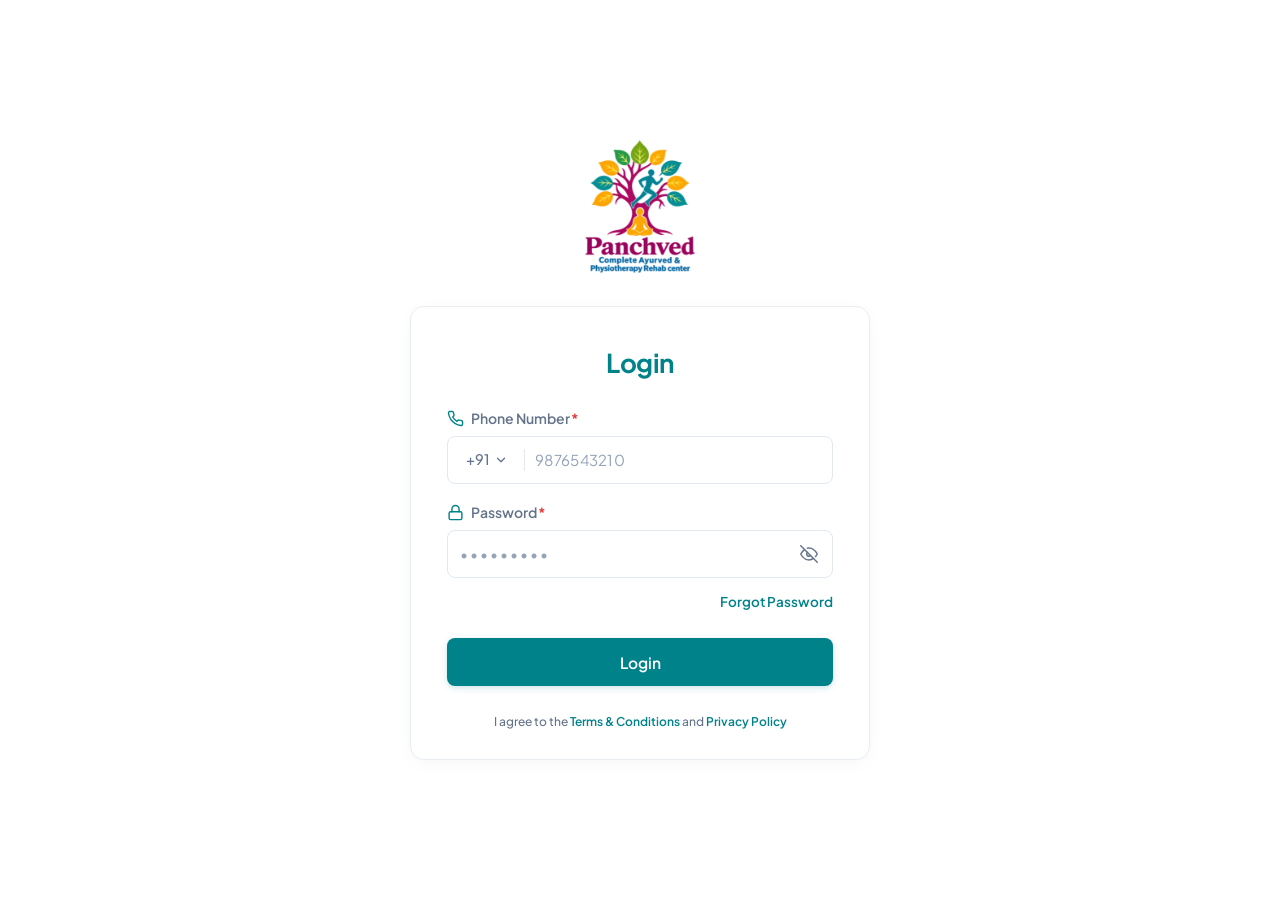
==== index.html @ 7e0743d9 "update panchved code" ====
<!DOCTYPE html>
<html lang="en">
<head>
  <meta charset="UTF-8">
  <meta name="viewport" content="width=device-width, initial-scale=1.0">
  <title>Login - Panchved Complete Ayurved & Physiotherapy Rehab Center</title>
  
  <!-- Google Fonts: Plus Jakarta Sans -->
  <link rel="preconnect" href="https://fonts.googleapis.com">
  <link rel="preconnect" href="https://fonts.gstatic.com" crossorigin>
  <link href="https://fonts.googleapis.com/css2?family=Plus+Jakarta+Sans:wght@400;500;600;700;800&display=swap" rel="stylesheet">
  
  <link rel="stylesheet" href="style.css">
</head>
<body>
  <main class="login-wrapper">
    <!-- Brand Logo Section -->
    <header class="brand-header">
      <div class="brand-logo" aria-label="Panchved Logo">
        <img src="assets/logo.svg" alt="Panchved - Complete Ayurved &amp; Physiotherapy Rehab center" class="brand-logo-img">
      </div>
    </header>

    <!-- Login Card Component -->
    <section class="login-card" aria-labelledby="login-heading">
      <h2 id="login-heading" class="card-title">Login</h2>

      <form id="loginForm" class="login-form" novalidate>
        <!-- Phone Number Field Group -->
        <div class="form-group">
          <label for="phoneNumber" class="field-label">
            <svg class="label-icon" viewBox="0 0 24 24" fill="none" stroke="currentColor" stroke-width="2" stroke-linecap="round" stroke-linejoin="round" aria-hidden="true">
              <path d="M22 16.92v3a2 2 0 0 1-2.18 2 19.79 19.79 0 0 1-8.63-3.07 19.5 19.5 0 0 1-6-6 19.79 19.79 0 0 1-3.07-8.67A2 2 0 0 1 4.11 2h3a2 2 0 0 1 2 1.72 12.84 12.84 0 0 0 .7 2.81 2 2 0 0 1-.45 2.11L8.09 9.91a16 16 0 0 0 6 6l1.27-1.27a2 2 0 0 1 2.11-.45 12.84 12.84 0 0 0 2.81.7A2 2 0 0 1 22 16.92z"></path>
            </svg>
            <span>Phone Number<span class="required-star">*</span></span>
          </label>

          <div class="phone-input-container" id="phoneContainer">
            <div class="country-code-picker" tabindex="0" id="countryCodeBtn" role="combobox" aria-expanded="false" aria-haspopup="listbox" aria-label="Select country code">
              <span class="country-code-val" id="selectedCode">+91</span>
              <svg class="chevron-icon" viewBox="0 0 24 24" fill="none" stroke="currentColor" stroke-width="2" stroke-linecap="round" stroke-linejoin="round" aria-hidden="true">
                <polyline points="6 9 12 15 18 9"></polyline>
              </svg>
            </div>

            <div class="input-divider" aria-hidden="true"></div>

            <input 
              type="tel" 
              id="phoneNumber" 
              name="phoneNumber" 
              class="input-field phone-field" 
              placeholder="9876543210" 
              pattern="[0-9]{10}"
              maxlength="10"
              autocomplete="tel"
              required 
            />
          </div>
          <span class="error-message" id="phoneError" role="alert"></span>
        </div>

        <!-- Password Field Group -->
        <div class="form-group">
          <label for="password" class="field-label">
            <svg class="label-icon" viewBox="0 0 24 24" fill="none" stroke="currentColor" stroke-width="2" stroke-linecap="round" stroke-linejoin="round" aria-hidden="true">
              <rect x="3" y="11" width="18" height="11" rx="2" ry="2"></rect>
              <path d="M7 11V7a5 5 0 0 1 10 0v4"></path>
            </svg>
            <span>Password<span class="required-star">*</span></span>
          </label>

          <div class="password-input-container" id="passwordContainer">
            <input 
              type="password" 
              id="password" 
              name="password" 
              class="input-field password-field" 
              placeholder="•••••••••" 
              autocomplete="current-password"
              required 
            />
            <button 
              type="button" 
              class="password-toggle-btn" 
              id="passwordToggle" 
              aria-label="Toggle password visibility"
              title="Show / Hide Password"
            >
              <!-- Eye Off (Default Hidden) -->
              <svg class="eye-off-icon" viewBox="0 0 24 24" fill="none" stroke="currentColor" stroke-width="2" stroke-linecap="round" stroke-linejoin="round" aria-hidden="true">
                <path d="M17.94 17.94A10.07 10.07 0 0 1 12 20c-7 0-11-8-11-8a18.45 18.45 0 0 1 5.06-5.94M9.9 4.24A9.12 9.12 0 0 1 12 4c7 0 11 8 11 8a18.5 18.5 0 0 1-2.16 3.19m-6.72-1.07a3 3 0 1 1-4.24-4.24"></path>
                <line x1="1" y1="1" x2="23" y2="23"></line>
              </svg>
              <!-- Eye Open (Visible) -->
              <svg class="eye-on-icon" viewBox="0 0 24 24" fill="none" stroke="currentColor" stroke-width="2" stroke-linecap="round" stroke-linejoin="round" aria-hidden="true" style="display: none;">
                <path d="M1 12s4-8 11-8 11 8 11 8-4 8-11 8-11-8-11-8z"></path>
                <circle cx="12" cy="12" r="3"></circle>
              </svg>
            </button>
          </div>
          <span class="error-message" id="passwordError" role="alert"></span>
        </div>

        <!-- Forgot Password Link -->
        <div class="forgot-password-row">
          <a href="#forgot-password" class="forgot-password-link">Forgot Password</a>
        </div>

        <!-- Submit Button -->
        <button type="submit" class="submit-btn" id="loginBtn">
          <span>Login</span>
        </button>

        <!-- Terms & Conditions Footer -->
        <footer class="form-footer">
          <p class="terms-text">
            I agree to the 
            <a href="#terms" class="legal-link">Terms &amp; Conditions</a> 
            and 
            <a href="#privacy" class="legal-link">Privacy Policy</a>
          </p>
        </footer>
      </form>
    </section>
  </main>

  <script src="script.js"></script>
</body>
</html>
---- style.css ----
/* ==========================================================================
   Panchved Admin / Client Portal - Login Page Styles
   Design: Healthcare & Ayurveda/Physiotherapy Center Theme
   ========================================================================== */

:root {
  /* Brand Color Palette */
  --primary-teal: #00828A;
  --primary-teal-hover: #006D74;
  --primary-teal-active: #005A60;
  --primary-teal-light: rgba(0, 130, 138, 0.08);
  --primary-teal-focus-ring: rgba(0, 130, 138, 0.18);
  
  --brand-magenta: #941854;
  --brand-blue: #0F647E;
  --required-red: #E53E3E;
  
  /* Neutral Palette */
  --bg-page: #FFFFFF;
  --bg-card: #FFFFFF;
  --text-primary: #1E293B;
  --text-secondary: #64748B;
  --text-muted: #94A3B8;
  
  /* Borders & Dividers */
  --border-color: #E2E8F0;
  --border-color-hover: #CBD5E1;
  --border-divider: #E2E8F0;
  --card-border: #E8EDF2;
  
  /* UI Metrics */
  --radius-sm: 6px;
  --radius-md: 8px;
  --radius-lg: 14px;
  --radius-xl: 18px;
  
  /* Shadows */
  --card-shadow: 0 4px 25px -4px rgba(0, 0, 0, 0.04), 0 2px 10px -2px rgba(0, 0, 0, 0.02);
  --input-focus-shadow: 0 0 0 3.5px var(--primary-teal-focus-ring);
  
  /* Typography */
  --font-family: 'Plus Jakarta Sans', -apple-system, BlinkMacSystemFont, 'Segoe UI', Roboto, Helvetica, Arial, sans-serif;
  --transition-fast: 0.18s ease;
  --transition-normal: 0.25s ease;
}

/* Base Reset & Box Sizing */
*, *::before, *::after {
  box-sizing: border-box;
  margin: 0;
  padding: 0;
}

html {
  font-size: 16px;
  -webkit-text-size-adjust: 100%;
}

body {
  font-family: var(--font-family);
  background-color: var(--bg-page);
  color: var(--text-primary);
  min-height: 100vh;
  display: flex;
  align-items: center;
  justify-content: center;
  padding: 32px 16px;
  line-height: 1.5;
  -webkit-font-smoothing: antialiased;
  -moz-osx-font-smoothing: grayscale;
}

/* Main Container */
.login-wrapper {
  width: 100%;
  max-width: 460px;
  display: flex;
  flex-direction: column;
  align-items: center;
  gap: 24px;
}

/* ==========================================================================
   Brand Header & Logo
   ========================================================================== */
.brand-header {
  display: flex;
  flex-direction: column;
  align-items: center;
  text-align: center;
  margin-bottom: 8px;
  user-select: none;
}

.brand-logo {
  display: flex;
  justify-content: center;
  align-items: center;
  transition: transform var(--transition-normal);
}

.brand-logo:hover {
  transform: scale(1.03);
}

.brand-logo-img {
  width: 120px;
  max-width: 100%;
  height: auto;
  display: block;
  object-fit: contain;
}

/* ==========================================================================
   Login Card
   ========================================================================== */
.login-card {
  width: 100%;
  background: var(--bg-card);
  border: 1px solid var(--card-border);
  border-radius: var(--radius-lg);
  box-shadow: var(--card-shadow);
  padding: 36px 36px 28px;
  transition: box-shadow var(--transition-normal);
}

.card-title {
  color: var(--primary-teal);
  font-size: 26px;
  font-weight: 700;
  text-align: center;
  margin-bottom: 26px;
  letter-spacing: -0.4px;
}

/* Form Layout */
.login-form {
  display: flex;
  flex-direction: column;
  gap: 18px;
}

.form-group {
  display: flex;
  flex-direction: column;
  gap: 7px;
}

/* Field Labels */
.field-label {
  display: inline-flex;
  align-items: center;
  gap: 7px;
  font-size: 14px;
  font-weight: 600;
  color: var(--text-secondary);
  cursor: pointer;
}

.label-icon {
  width: 17px;
  height: 17px;
  color: var(--primary-teal);
  flex-shrink: 0;
}

.required-star {
  color: var(--required-red);
  margin-left: 1px;
  font-weight: 700;
}

/* Input Containers */
.phone-input-container,
.password-input-container {
  display: flex;
  align-items: center;
  background-color: #FFFFFF;
  border: 1.5px solid var(--border-color);
  border-radius: var(--radius-md);
  height: 48px;
  padding: 0 12px;
  transition: border-color var(--transition-fast), box-shadow var(--transition-fast), background-color var(--transition-fast);
}

.phone-input-container:hover,
.password-input-container:hover {
  border-color: var(--border-color-hover);
}

.phone-input-container.focused,
.password-input-container.focused,
.phone-input-container:focus-within,
.password-input-container:focus-within {
  border-color: var(--primary-teal);
  box-shadow: var(--input-focus-shadow);
}

.phone-input-container.has-error,
.password-input-container.has-error {
  border-color: var(--required-red);
  box-shadow: 0 0 0 3px rgba(229, 62, 62, 0.15);
}

/* Phone Input Specifics */
.country-code-picker {
  display: flex;
  align-items: center;
  gap: 4px;
  padding: 4px 6px;
  cursor: pointer;
  user-select: none;
  border-radius: var(--radius-sm);
  transition: background-color var(--transition-fast);
}

.country-code-picker:hover {
  background-color: rgba(0, 0, 0, 0.03);
}

.country-code-picker:focus-visible {
  outline: 2px solid var(--primary-teal);
  outline-offset: 1px;
}

.country-code-val {
  font-size: 14.5px;
  font-weight: 500;
  color: var(--text-secondary);
}

.chevron-icon {
  width: 14px;
  height: 14px;
  color: var(--text-secondary);
  stroke-width: 2.2;
}

.input-divider {
  width: 1px;
  height: 22px;
  background-color: var(--border-divider);
  margin: 0 10px;
  flex-shrink: 0;
}

/* Common Input Field */
.input-field {
  flex: 1;
  border: none;
  outline: none;
  background: transparent;
  font-family: inherit;
  font-size: 15px;
  font-weight: 500;
  color: var(--text-primary);
  width: 100%;
  padding: 0;
}

.input-field::placeholder {
  color: var(--text-muted);
  font-weight: 400;
}

.phone-field {
  letter-spacing: 0.3px;
}

.password-field {
  letter-spacing: 1.5px;
}

.password-field::placeholder {
  letter-spacing: 2px;
}

/* Password Toggle Eye Button */
.password-toggle-btn {
  background: none;
  border: none;
  padding: 6px;
  margin-right: -4px;
  cursor: pointer;
  display: flex;
  align-items: center;
  justify-content: center;
  color: var(--text-secondary);
  border-radius: var(--radius-sm);
  transition: color var(--transition-fast), background-color var(--transition-fast);
}

.password-toggle-btn:hover {
  color: var(--primary-teal);
  background-color: var(--primary-teal-light);
}

.password-toggle-btn:focus-visible {
  outline: 2px solid var(--primary-teal);
  outline-offset: 1px;
}

.password-toggle-btn svg {
  width: 18px;
  height: 18px;
}

/* Error Messages */
.error-message {
  font-size: 12px;
  color: var(--required-red);
  font-weight: 500;
  min-height: 16px;
  display: none;
  margin-top: 2px;
}

.error-message.active {
  display: block;
  animation: fadeIn 0.2s ease-in-out;
}

/* ==========================================================================
   Forgot Password Link
   ========================================================================== */
.forgot-password-row {
  display: flex;
  justify-content: flex-end;
  margin-top: -4px;
  margin-bottom: 4px;
}

.forgot-password-link {
  color: var(--primary-teal);
  font-size: 13.5px;
  font-weight: 600;
  text-decoration: none;
  transition: color var(--transition-fast), opacity var(--transition-fast);
}

.forgot-password-link:hover {
  color: var(--primary-teal-hover);
  text-decoration: underline;
}

.forgot-password-link:focus-visible {
  outline: 2px solid var(--primary-teal);
  outline-offset: 2px;
  border-radius: 2px;
}

/* ==========================================================================
   Submit Button
   ========================================================================== */
.submit-btn {
  width: 100%;
  height: 48px;
  background-color: var(--primary-teal);
  color: #FFFFFF;
  border: none;
  border-radius: var(--radius-md);
  font-family: inherit;
  font-size: 15.5px;
  font-weight: 600;
  cursor: pointer;
  display: flex;
  align-items: center;
  justify-content: center;
  gap: 8px;
  margin-top: 4px;
  box-shadow: 0 2px 6px rgba(0, 130, 138, 0.2);
  transition: background-color var(--transition-fast), transform var(--transition-fast), box-shadow var(--transition-fast);
}

.submit-btn:hover {
  background-color: var(--primary-teal-hover);
  box-shadow: 0 4px 12px rgba(0, 130, 138, 0.28);
}

.submit-btn:active {
  background-color: var(--primary-teal-active);
  transform: scale(0.99);
}

.submit-btn:focus-visible {
  outline: 2px solid var(--primary-teal);
  outline-offset: 2px;
}

/* ==========================================================================
   Terms & Conditions Footer
   ========================================================================== */
.form-footer {
  margin-top: 10px;
  text-align: center;
}

.terms-text {
  font-size: 12px;
  color: var(--text-secondary);
  font-weight: 500;
  line-height: 1.4;
}

.legal-link {
  color: var(--primary-teal);
  text-decoration: none;
  font-weight: 600;
  transition: color var(--transition-fast);
}

.legal-link:hover {
  color: var(--primary-teal-hover);
  text-decoration: underline;
}

.legal-link:focus-visible {
  outline: 2px solid var(--primary-teal);
  outline-offset: 2px;
  border-radius: 2px;
}

/* ==========================================================================
   Animations & Responsive Breakpoints
   ========================================================================== */
@keyframes fadeIn {
  from {
    opacity: 0;
    transform: translateY(-3px);
  }
  to {
    opacity: 1;
    transform: translateY(0);
  }
}

/* Mobile Responsiveness (Small screens <= 480px) */
@media (max-width: 480px) {
  body {
    padding: 20px 14px;
    align-items: flex-start;
  }

  .login-wrapper {
    gap: 18px;
  }

  .brand-logo-img {
    width: 100px;
  }

  .login-card {
    padding: 26px 20px 22px;
    border-radius: var(--radius-md);
  }

  .card-title {
    font-size: 22px;
    margin-bottom: 20px;
  }

  .phone-input-container,
  .password-input-container,
  .submit-btn {
    height: 46px;
  }

  .country-code-val,
  .input-field {
    font-size: 14px;
  }

  .terms-text {
    font-size: 11.5px;
  }
}

/* Medium screens (Tablet / Desktop adjustments) */
@media (min-width: 481px) and (max-height: 700px) {
  body {
    padding: 16px;
  }

  .login-wrapper {
    gap: 16px;
  }

  .login-card {
    padding: 28px 32px 24px;
  }
}
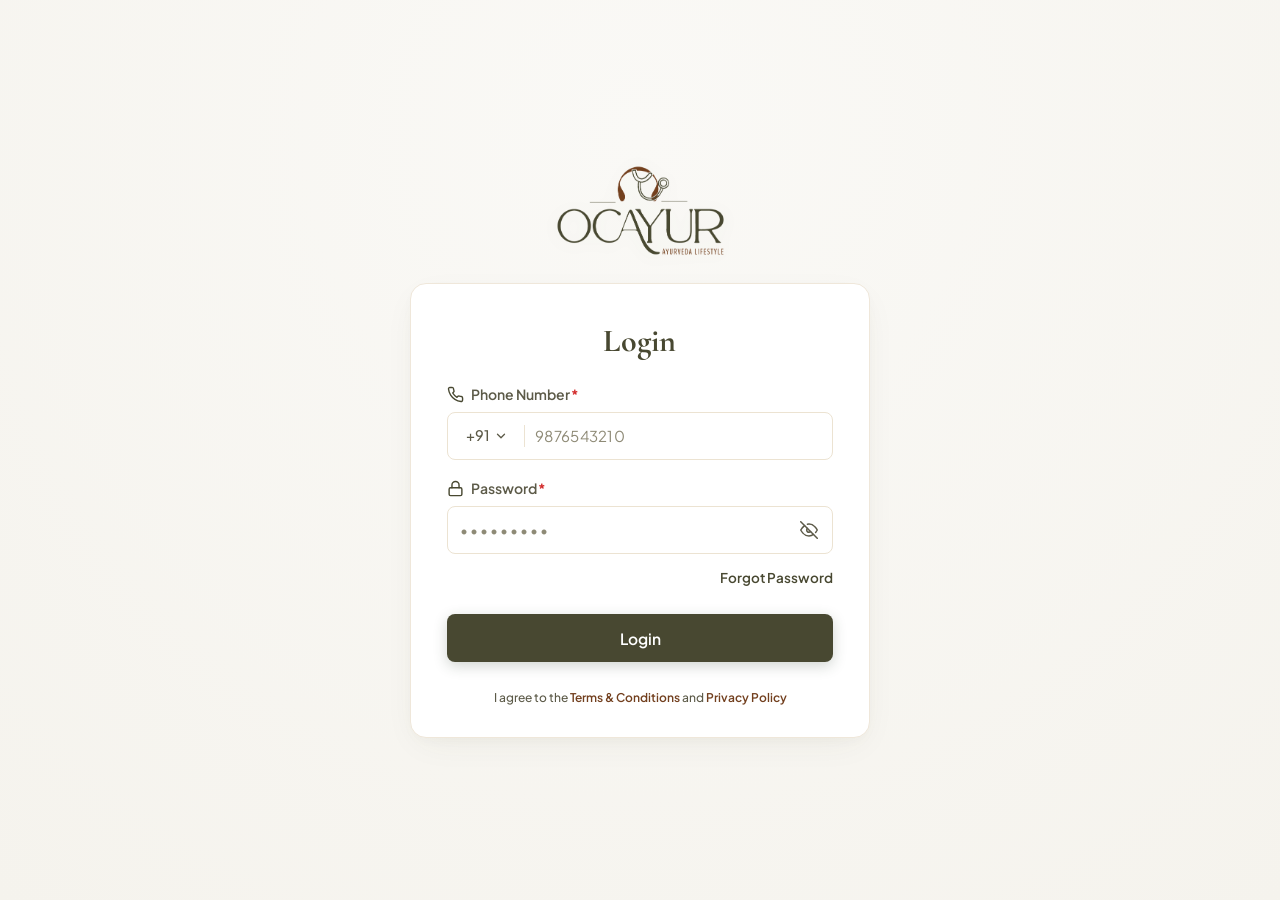
==== commit 78bae0f9: "Deploy admin application to Azure" ====
--- a/index.html
+++ b/index.html
@@ -3,12 +3,16 @@
 <head>
   <meta charset="UTF-8">
   <meta name="viewport" content="width=device-width, initial-scale=1.0">
-  <title>Login - Panchved Complete Ayurved & Physiotherapy Rehab Center</title>
+  <title>Login - Ocayur Ayurveda Lifestyle</title>
   
-  <!-- Google Fonts: Plus Jakarta Sans -->
+  <!-- Favicon -->
+  <link rel="icon" type="image/png" href="assets/favicon.png">
+  <link rel="apple-touch-icon" href="assets/favicon.png">
+  
+  <!-- Google Fonts: Cormorant Garamond (Serif) & Plus Jakarta Sans -->
   <link rel="preconnect" href="https://fonts.googleapis.com">
   <link rel="preconnect" href="https://fonts.gstatic.com" crossorigin>
-  <link href="https://fonts.googleapis.com/css2?family=Plus+Jakarta+Sans:wght@400;500;600;700;800&display=swap" rel="stylesheet">
+  <link href="https://fonts.googleapis.com/css2?family=Cormorant+Garamond:ital,wght@0,500;0,600;0,700;1,600&family=Plus+Jakarta+Sans:wght@400;500;600;700;800&display=swap" rel="stylesheet">
   
   <link rel="stylesheet" href="style.css">
 </head>
@@ -16,8 +20,8 @@
   <main class="login-wrapper">
     <!-- Brand Logo Section -->
     <header class="brand-header">
-      <div class="brand-logo" aria-label="Panchved Logo">
-        <img src="assets/logo.svg" alt="Panchved - Complete Ayurved &amp; Physiotherapy Rehab center" class="brand-logo-img">
+      <div class="brand-logo" aria-label="Ocayur Logo">
+        <img src="assets/logo.svg" alt="Ocayur - Ayurveda Lifestyle" class="brand-logo-img">
       </div>
     </header>
 
@@ -125,6 +129,7 @@
     </section>
   </main>
 
+  <script src="shared/api_config.js"></script>
   <script src="script.js"></script>
 </body>
 </html>
--- a/style.css
+++ b/style.css
@@ -1,45 +1,60 @@
 /* ==========================================================================
-   Panchved Admin / Client Portal - Login Page Styles
-   Design: Healthcare & Ayurveda/Physiotherapy Center Theme
+   Ocayur Admin / Client Portal - Login Page Styles
+   Theme: Ocayur Ayurveda Lifestyle (Natural Botanical Green & Warm Terracotta)
    ========================================================================== */
 
 :root {
-  /* Brand Color Palette */
-  --primary-teal: #00828A;
-  --primary-teal-hover: #006D74;
-  --primary-teal-active: #005A60;
-  --primary-teal-light: rgba(0, 130, 138, 0.08);
-  --primary-teal-focus-ring: rgba(0, 130, 138, 0.18);
-  
-  --brand-magenta: #941854;
-  --brand-blue: #0F647E;
-  --required-red: #E53E3E;
-  
-  /* Neutral Palette */
-  --bg-page: #FFFFFF;
+  /* Official Brand Color Palette - Ocayur Ayurveda Lifestyle (@studionori.co) */
+  --brand-primary: #484831;          /* Official Deep Olive Green */
+  --brand-primary-hover: #373725;    /* Deeper Olive */
+  --brand-primary-active: #28281B;   /* Darkest Olive */
+  --brand-primary-light: rgba(72, 72, 49, 0.08);
+  --brand-primary-subtle: #F4F4EE;
+  --brand-primary-focus-ring: rgba(72, 72, 49, 0.22);
+  
+  --brand-accent: #723F1E;           /* Official Warm Earth Brown / Terracotta */
+  --brand-accent-hover: #5B3218;     /* Deeper Earth Brown */
+  --brand-accent-light: rgba(114, 63, 30, 0.08);
+  --brand-accent-focus-ring: rgba(114, 63, 30, 0.22);
+  
+  --brand-slate: #3B5042;            /* Sage Slate */
+  --required-red: #D32F2F;           /* Alert Red */
+  
+  /* Backwards-compatibility aliases */
+  --primary-teal: var(--brand-primary);
+  --primary-teal-hover: var(--brand-primary-hover);
+  --primary-teal-active: var(--brand-primary-active);
+  --primary-teal-light: var(--brand-primary-light);
+  --primary-teal-focus-ring: var(--brand-primary-focus-ring);
+  --brand-magenta: var(--brand-accent);
+  --brand-blue: var(--brand-slate);
+  
+  /* Neutral Palette - Official Ivory Linen #fff7ec */
+  --bg-page: #FFF7EC;
   --bg-card: #FFFFFF;
-  --text-primary: #1E293B;
-  --text-secondary: #64748B;
-  --text-muted: #94A3B8;
+  --text-primary: #2B2B1E;
+  --text-secondary: #5C5A48;
+  --text-muted: #8E8A76;
   
   /* Borders & Dividers */
-  --border-color: #E2E8F0;
-  --border-color-hover: #CBD5E1;
-  --border-divider: #E2E8F0;
-  --card-border: #E8EDF2;
+  --border-color: #ECE3D2;
+  --border-color-hover: #DCD0BC;
+  --border-divider: #ECE3D2;
+  --card-border: #EFE7DA;
   
   /* UI Metrics */
   --radius-sm: 6px;
   --radius-md: 8px;
-  --radius-lg: 14px;
-  --radius-xl: 18px;
+  --radius-lg: 16px;
+  --radius-xl: 20px;
   
   /* Shadows */
-  --card-shadow: 0 4px 25px -4px rgba(0, 0, 0, 0.04), 0 2px 10px -2px rgba(0, 0, 0, 0.02);
-  --input-focus-shadow: 0 0 0 3.5px var(--primary-teal-focus-ring);
-  
-  /* Typography */
-  --font-family: 'Plus Jakarta Sans', -apple-system, BlinkMacSystemFont, 'Segoe UI', Roboto, Helvetica, Arial, sans-serif;
+  --card-shadow: 0 10px 36px -10px rgba(72, 72, 49, 0.08), 0 4px 14px -4px rgba(72, 72, 49, 0.04);
+  --input-focus-shadow: 0 0 0 3.5px var(--brand-primary-focus-ring);
+  
+  /* Typography - Proxima Nova Alt as specified in brand guide */
+  --font-family: 'Proxima Nova Alt', 'Proxima Nova', 'Plus Jakarta Sans', -apple-system, BlinkMacSystemFont, 'Segoe UI', Roboto, Helvetica, Arial, sans-serif;
+  --font-serif: 'Cormorant Garamond', Georgia, serif;
   --transition-fast: 0.18s ease;
   --transition-normal: 0.25s ease;
 }
@@ -59,6 +74,7 @@
 body {
   font-family: var(--font-family);
   background-color: var(--bg-page);
+  background-image: radial-gradient(circle at 50% 15%, #FAF9F6 0%, #F5F3ED 100%);
   color: var(--text-primary);
   min-height: 100vh;
   display: flex;
@@ -77,7 +93,7 @@
   display: flex;
   flex-direction: column;
   align-items: center;
-  gap: 24px;
+  gap: 20px;
 }
 
 /* ==========================================================================
@@ -88,7 +104,7 @@
   flex-direction: column;
   align-items: center;
   text-align: center;
-  margin-bottom: 8px;
+  margin-bottom: 4px;
   user-select: none;
 }
 
@@ -100,15 +116,16 @@
 }
 
 .brand-logo:hover {
-  transform: scale(1.03);
+  transform: scale(1.02);
 }
 
 .brand-logo-img {
-  width: 120px;
+  width: 175px;
   max-width: 100%;
   height: auto;
   display: block;
   object-fit: contain;
+  filter: drop-shadow(0 2px 8px rgba(44, 62, 45, 0.06));
 }
 
 /* ==========================================================================
@@ -120,17 +137,19 @@
   border: 1px solid var(--card-border);
   border-radius: var(--radius-lg);
   box-shadow: var(--card-shadow);
-  padding: 36px 36px 28px;
+  padding: 38px 36px 30px;
   transition: box-shadow var(--transition-normal);
 }
 
 .card-title {
-  color: var(--primary-teal);
-  font-size: 26px;
+  color: var(--brand-primary);
+  font-family: var(--font-serif);
+  font-size: 32px;
   font-weight: 700;
   text-align: center;
-  margin-bottom: 26px;
-  letter-spacing: -0.4px;
+  margin-bottom: 24px;
+  letter-spacing: 0.3px;
+  line-height: 1.2;
 }
 
 /* Form Layout */
@@ -355,7 +374,7 @@
 .submit-btn {
   width: 100%;
   height: 48px;
-  background-color: var(--primary-teal);
+  background-color: var(--brand-primary);
   color: #FFFFFF;
   border: none;
   border-radius: var(--radius-md);
@@ -368,22 +387,22 @@
   justify-content: center;
   gap: 8px;
   margin-top: 4px;
-  box-shadow: 0 2px 6px rgba(0, 130, 138, 0.2);
+  box-shadow: 0 4px 14px rgba(44, 62, 45, 0.22);
   transition: background-color var(--transition-fast), transform var(--transition-fast), box-shadow var(--transition-fast);
 }
 
 .submit-btn:hover {
-  background-color: var(--primary-teal-hover);
-  box-shadow: 0 4px 12px rgba(0, 130, 138, 0.28);
+  background-color: var(--brand-primary-hover);
+  box-shadow: 0 6px 18px rgba(44, 62, 45, 0.3);
 }
 
 .submit-btn:active {
-  background-color: var(--primary-teal-active);
+  background-color: var(--brand-primary-active);
   transform: scale(0.99);
 }
 
 .submit-btn:focus-visible {
-  outline: 2px solid var(--primary-teal);
+  outline: 2px solid var(--brand-accent);
   outline-offset: 2px;
 }
 
@@ -403,19 +422,19 @@
 }
 
 .legal-link {
-  color: var(--primary-teal);
+  color: var(--brand-accent);
   text-decoration: none;
   font-weight: 600;
   transition: color var(--transition-fast);
 }
 
 .legal-link:hover {
-  color: var(--primary-teal-hover);
+  color: var(--brand-accent-hover);
   text-decoration: underline;
 }
 
 .legal-link:focus-visible {
-  outline: 2px solid var(--primary-teal);
+  outline: 2px solid var(--brand-accent);
   outline-offset: 2px;
   border-radius: 2px;
 }
@@ -489,3 +508,71 @@
     padding: 28px 32px 24px;
   }
 }
+
+/* ==========================================================================
+   Snackbar Notification
+   ========================================================================== */
+.app-snackbar {
+  position: fixed;
+  bottom: 28px;
+  left: 50%;
+  transform: translateX(-50%) translateY(30px);
+  background: #0F172A;
+  color: #FFFFFF;
+  padding: 13px 22px;
+  border-radius: 12px;
+  font-size: 14px;
+  font-weight: 500;
+  display: flex;
+  align-items: center;
+  gap: 12px;
+  box-shadow: 0 12px 30px -4px rgba(0, 0, 0, 0.28), 0 0 0 1px rgba(255, 255, 255, 0.08);
+  z-index: 99999999;
+  opacity: 0;
+  visibility: hidden;
+  pointer-events: auto;
+  transition: transform 0.28s cubic-bezier(0.34, 1.56, 0.64, 1), opacity 0.22s ease, visibility 0.22s ease;
+  font-family: inherit;
+  max-width: calc(100vw - 32px);
+  box-sizing: border-box;
+}
+
+.app-snackbar.show {
+  transform: translateX(-50%) translateY(0);
+  opacity: 1;
+  visibility: visible;
+}
+
+.app-snackbar .snackbar-icon {
+  display: flex;
+  align-items: center;
+  justify-content: center;
+  width: 24px;
+  height: 24px;
+  border-radius: 50%;
+  background: rgba(0, 130, 138, 0.22);
+  color: #00D5DF;
+  flex-shrink: 0;
+}
+
+.app-snackbar .snackbar-text {
+  letter-spacing: 0.01em;
+  white-space: nowrap;
+}
+
+.app-snackbar .snackbar-close {
+  background: none;
+  border: none;
+  color: #94A3B8;
+  cursor: pointer;
+  padding: 4px;
+  display: flex;
+  align-items: center;
+  justify-content: center;
+  margin-left: 6px;
+  transition: color 0.15s ease;
+}
+
+.app-snackbar .snackbar-close:hover {
+  color: #FFFFFF;
+}
